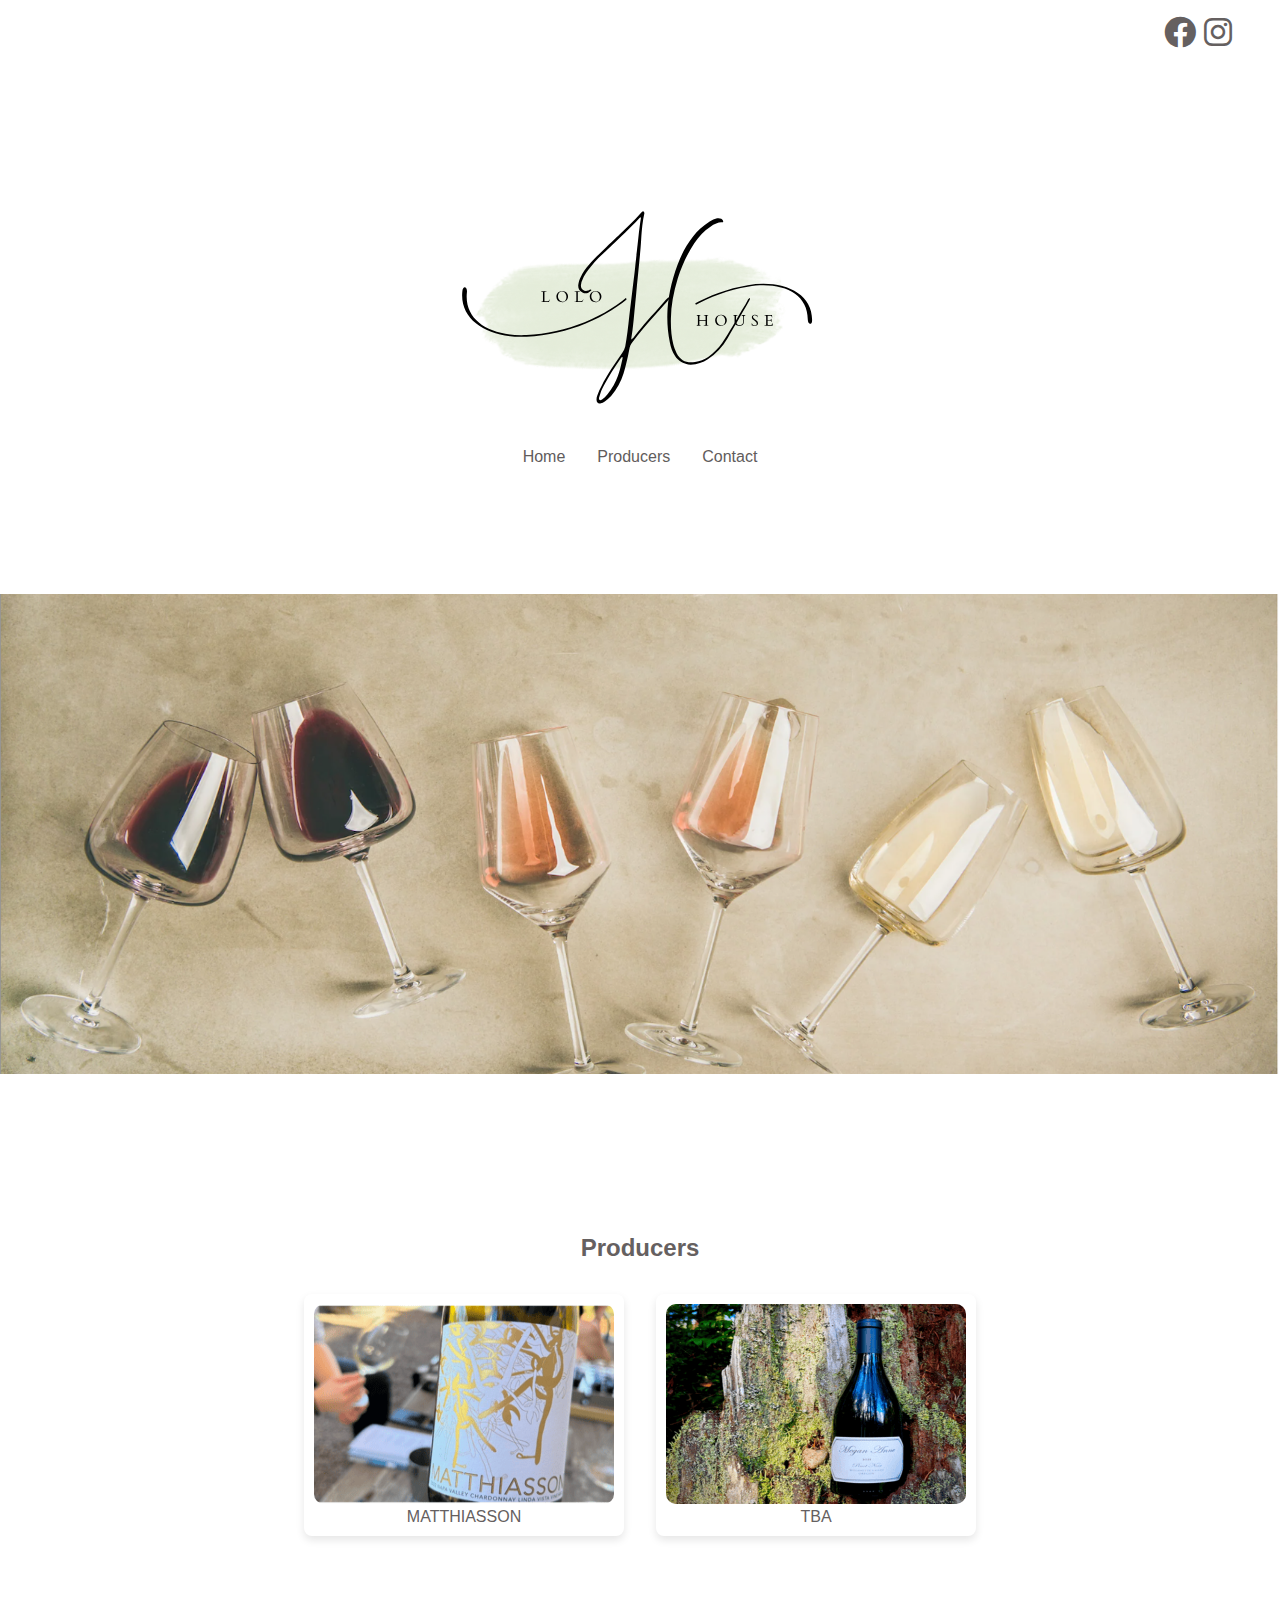
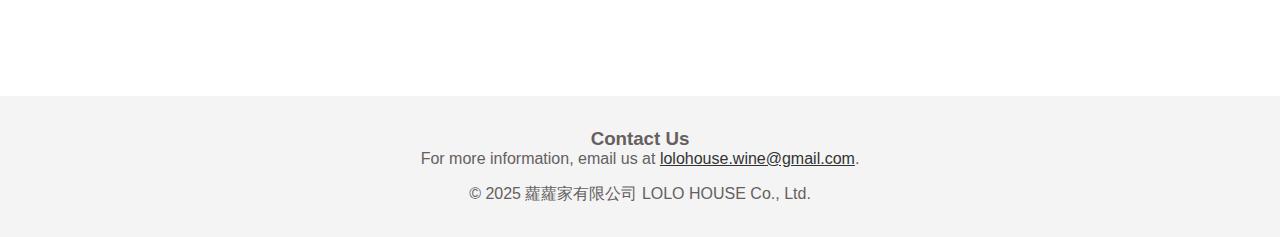
==== index.html @ 9d000a53 "Modified producer names and company text" ====
<!DOCTYPE html>
<html lang="en">
<head>
    <meta charset="UTF-8">
    <meta name="viewport" content="width=device-width, initial-scale=1.0">
    <title>Lolo House</title>
    <link rel="stylesheet" href="style.css">
    <!-- Include Font Awesome via CDN -->
    <link rel="stylesheet" href="https://cdnjs.cloudflare.com/ajax/libs/font-awesome/6.0.0-beta3/css/all.min.css">

</head>
<body>
    <header id="home" >
      <ul class="social">
        <li><a href="https://www.facebook.com" target="_blank"><i class="fab fa-facebook fa-2x"></i></a></li>
        <li><a href="https://www.instagram.com" target="_blank"><i class="fab fa-instagram fa-2x"></i></a></li>
      </ul>
      <div class="logo">
        <img src="Lolo_house_logo.svg" alt="Lolo House Company Logo" >
      </div>
      <nav>
          <ul>
              <li><a href="#home">Home</a></li>
              <li><a href="#producers">Producers</a></li>
              <li><a href="#contact">Contact</a></li>
          </ul>
      </nav>
    </header>
    <section class="banner">
    </section>
    <section class="producers" id="producers">
        <h2>Producers</h2>
        <div class="items">
          <figure class="item">
            <a href="producers/matthiasson.html" target="_blank">
              <img src="producer_pics/Matthiasson_300px.png" alt="Producer 1 Matthiasson">
            </a>
            <figcaption>MATTHIASSON</figcaption>
          </figure>
          <figure class="item">
            <a href="producers/megan.html" target="_blank">
              <img src="producer_pics/Megan_300px.png" alt="Producer 2 Margins">
            </a>
            <figcaption>TBA</figcaption>
          </figure>
        </div>
    </section>
    <footer class="contact" id="contact">
        <h3>Contact Us</h3>
        <div class="contact-info">
          <p>For more information, email us at <a href="mailto:lolohouse.wine@gmail.com">lolohouse.wine@gmail.com</a>.</p>
          <!-- <p>Call us at <a href="tel:+1234567890">+1 (234) 567-890</a>.</p>  -->
        </div>
        <p>&copy; 2025 蘿蘿家有限公司 LOLO HOUSE Co., Ltd.</p>
    </footer>
</body> 
</html>
---- style.css ----
* {
  font-family: Arial, sans-serif;
  margin: 0;
  padding: 0;
  box-sizing: border-box;
  text-align: center;
  color: #656060;
}
html {
  scroll-behavior: smooth;
}

header {
  color:#333;
  display: flex;
  flex-direction: column;
  justify-content: center;
  align-items: center;
}
.social {
  width:100%;
  margin-top: 1rem;
  padding-right:3rem;
  display: flex;
  justify-content:right;
  gap: 0.5rem;
}
.social li {
  list-style: none;
}
.social a {
  color: #333;
  text-decoration: none;
}
.social i:hover {
  color: #a66565;
}

.logo {
  width:max-content;
  height: 25rem;
  overflow: hidden;
}

nav ul {
  list-style: none;
  margin: 0;
  padding: 0;
  display: flex;
}

nav ul li {
  margin: 0 1rem;
}
nav ul li a {
  color: rgb(97, 92, 92);
  text-decoration: none;
}

nav ul li a:hover {
  color: rgb(175, 159, 159);

}

.banner {
  margin-top: 8rem;
  height:30rem;
  background: url('Lolo_house_banner_temp.png') no-repeat center center/cover;
}

/* Producers Portfolio */
.producers {
  padding: 10rem;
}

.producers h2 {
  margin-bottom: 2rem;
  color: #656060;
}
.producers .items {
  display: flex;
  justify-content: center;
  gap: 2rem;
  flex-wrap: wrap;
}
.item {
  box-shadow: 0 4px 8px rgba(0, 0, 0, 0.1);
  padding: 10px;
  border-radius: 8px;
}

.item img{
  width:300px;
  height:200px;
  border-radius: 10px;
}
.items figcaption:hover {
 color:#cbb1b1
}

.contact {
  padding: 2rem;
  text-align: center;
  background: #f4f4f4;
}
.contact h2 {
  font-size: 2rem;
  margin-bottom: 4rem;
}
.contact-info {
  margin-bottom: 1rem;
}
.contact-info a {
  color: #333;
}
@media (max-width: 768px) {
  header {
      flex-direction: column;
      text-align: center;
  }
  nav ul {
      flex-direction: column;
      padding-top: 10px;
  }
  nav ul li {
      margin: 10px 0;
  }
  .banner {
      font-size: 1.5em;
      height: 200px;
  }
  .portfolio .items {
      flex-direction: column;
      align-items: center;
  }
  .portfolio .item {
      width: 100%;
      max-width: 300px;
  }
}

button {
  padding: 10px 20px;
  color: #fff;
  border: none;
  border-radius: 5px;
  cursor: pointer;
  margin-top: 1rem;

}
button a {
  text-decoration: none;
}
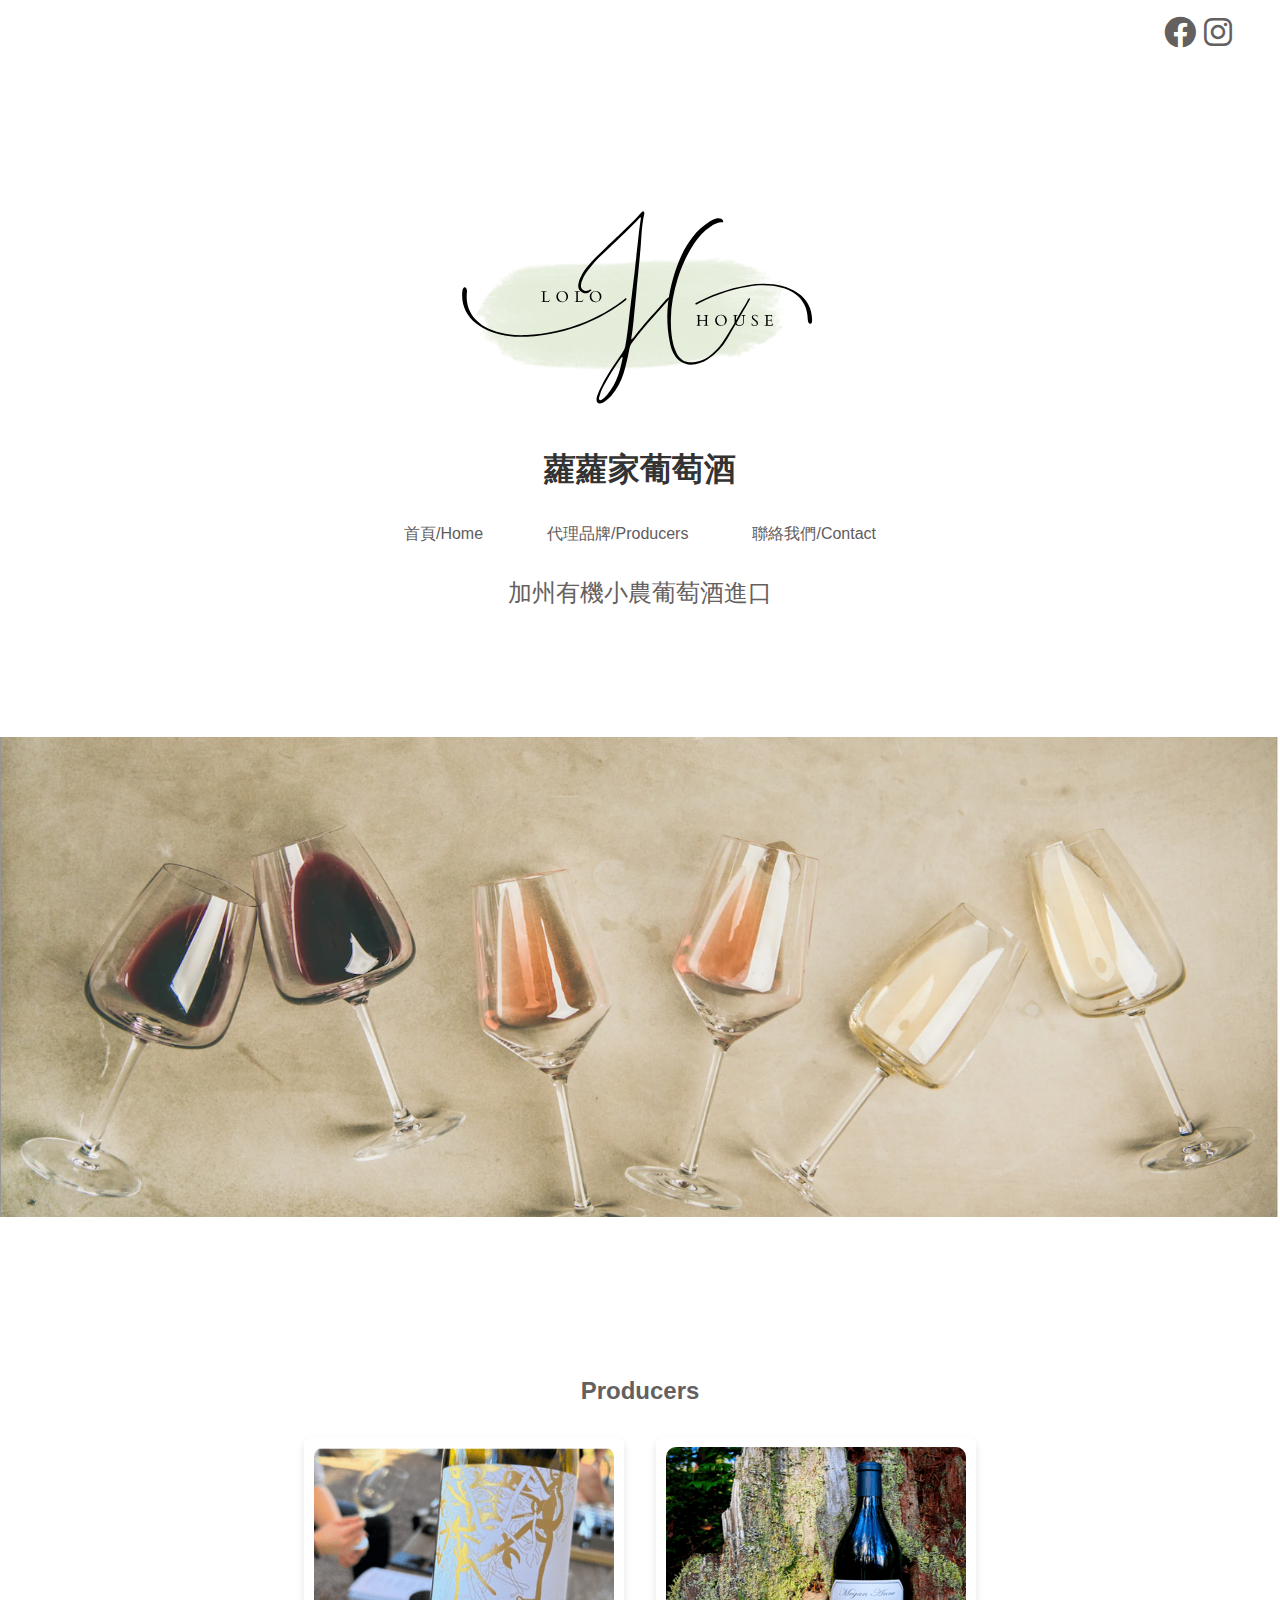
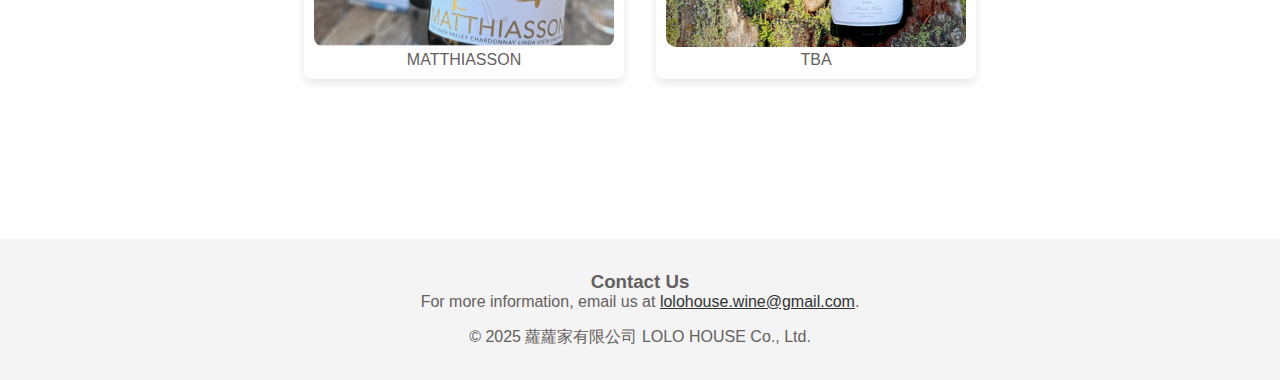
==== commit 9ea1b9a9: "Add chinese title and description" ====
--- a/index.html
+++ b/index.html
@@ -12,19 +12,23 @@
 <body>
     <header id="home" >
       <ul class="social">
-        <li><a href="https://www.facebook.com" target="_blank"><i class="fab fa-facebook fa-2x"></i></a></li>
-        <li><a href="https://www.instagram.com" target="_blank"><i class="fab fa-instagram fa-2x"></i></a></li>
+        <li><a href="https://www.facebook.com/profile.php?id=61574105815485" target="_blank"><i class="fab fa-facebook fa-2x"></i></a></li>
+        <li><a href="https://www.instagram.com/lolohouse.wine" target="_blank"><i class="fab fa-instagram fa-2x"></i></a></li>
       </ul>
       <div class="logo">
         <img src="Lolo_house_logo.svg" alt="Lolo House Company Logo" >
       </div>
+      <h1 class="title">蘿蘿家葡萄酒</h1>
       <nav>
           <ul>
-              <li><a href="#home">Home</a></li>
-              <li><a href="#producers">Producers</a></li>
-              <li><a href="#contact">Contact</a></li>
+              <li><a href="#home">首頁/Home</a></li>
+              <li><a href="#producers">代理品牌/Producers</a></li>
+              <li><a href="#contact">聯絡我們/Contact</a></li>
           </ul>
       </nav>
+      <div class="description">
+        <p>加州有機小農葡萄酒進口</p>
+      </div>
     </header>
     <section class="banner">
     </section>
@@ -53,5 +57,5 @@
         </div>
         <p>&copy; 2025 蘿蘿家有限公司 LOLO HOUSE Co., Ltd.</p>
     </footer>
-</body> 
+</body>
 </html>
--- a/style.css
+++ b/style.css
@@ -41,16 +41,24 @@
   height: 25rem;
   overflow: hidden;
 }
+.title {
+  font-size: 2rem;
+  color: #333;
+}
+.title:hover {
+  color: rgb(97, 92, 92);
+}
 
 nav ul {
   list-style: none;
   margin: 0;
+  margin-top: 2rem;
   padding: 0;
   display: flex;
 }
 
 nav ul li {
-  margin: 0 1rem;
+  margin: 0 2rem;
 }
 nav ul li a {
   color: rgb(97, 92, 92);
@@ -60,6 +68,11 @@
 nav ul li a:hover {
   color: rgb(175, 159, 159);
 
+}
+.description {
+  margin-top: 2rem;
+  font-size: 1.5rem;
+  color: rgb(97, 92, 92);
 }
 
 .banner {
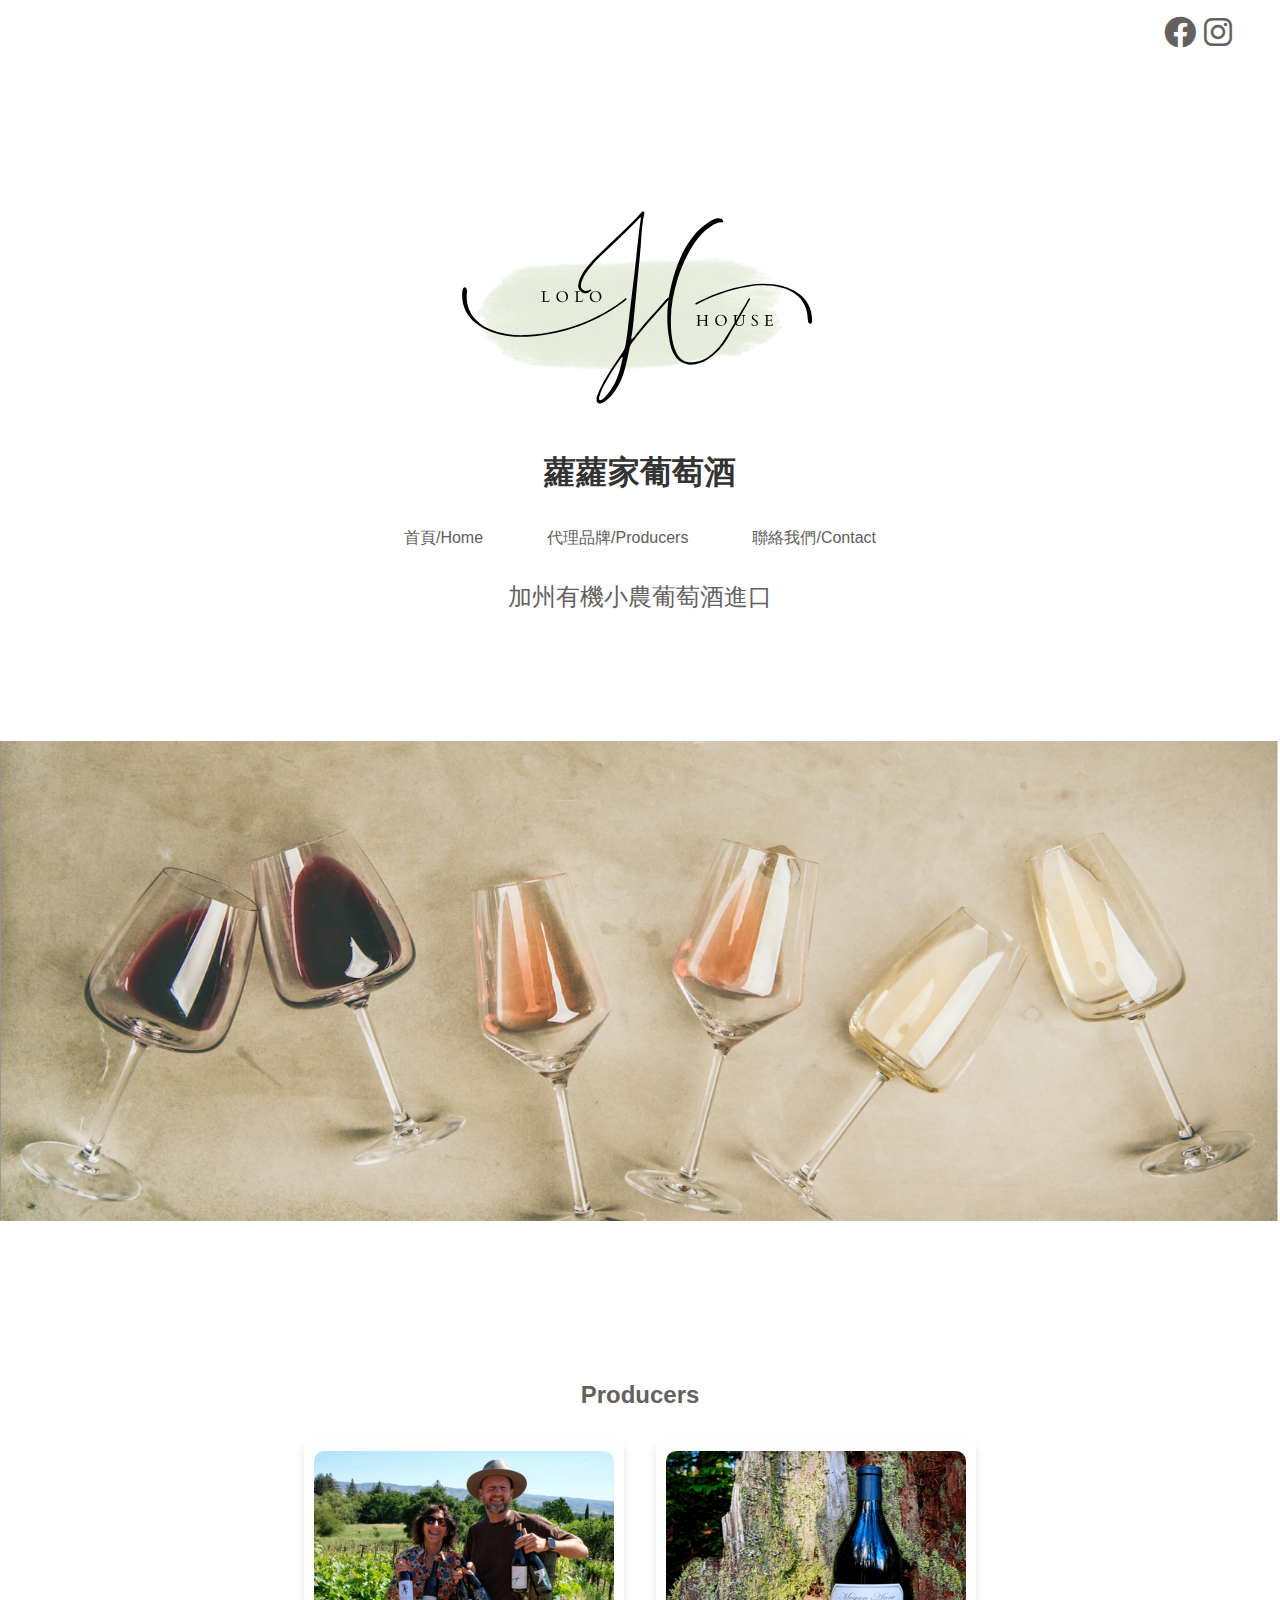
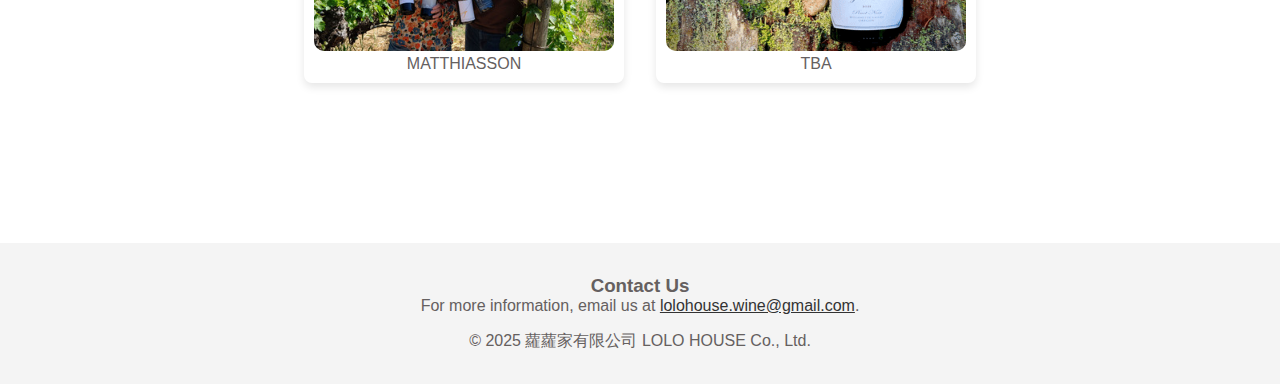
==== commit 945fbb44: "Add details of Matthiason wines" ====
--- a/index.html
+++ b/index.html
@@ -36,8 +36,8 @@
         <h2>Producers</h2>
         <div class="items">
           <figure class="item">
-            <a href="producers/matthiasson.html" target="_blank">
-              <img src="producer_pics/Matthiasson_300px.png" alt="Producer 1 Matthiasson">
+            <a href="producers/Matthiasson/matthiasson.html" target="_blank">
+              <img src="producer_pics/Matthiasson/Matthiasson-homepage-pic-357x250.jpg" alt="Producer 1 Matthiasson">
             </a>
             <figcaption>MATTHIASSON</figcaption>
           </figure>
--- a/style.css
+++ b/style.css
@@ -42,11 +42,14 @@
   overflow: hidden;
 }
 .title {
+  -webkit-font-smoothing: antialiased;
+  -moz-osx-font-smoothing: grayscale;
   font-size: 2rem;
   color: #333;
+  line-height: 1.5;
 }
 .title:hover {
-  color: rgb(97, 92, 92);
+  color: rgba(97, 92, 92, 1); ;
 }
 
 nav ul {
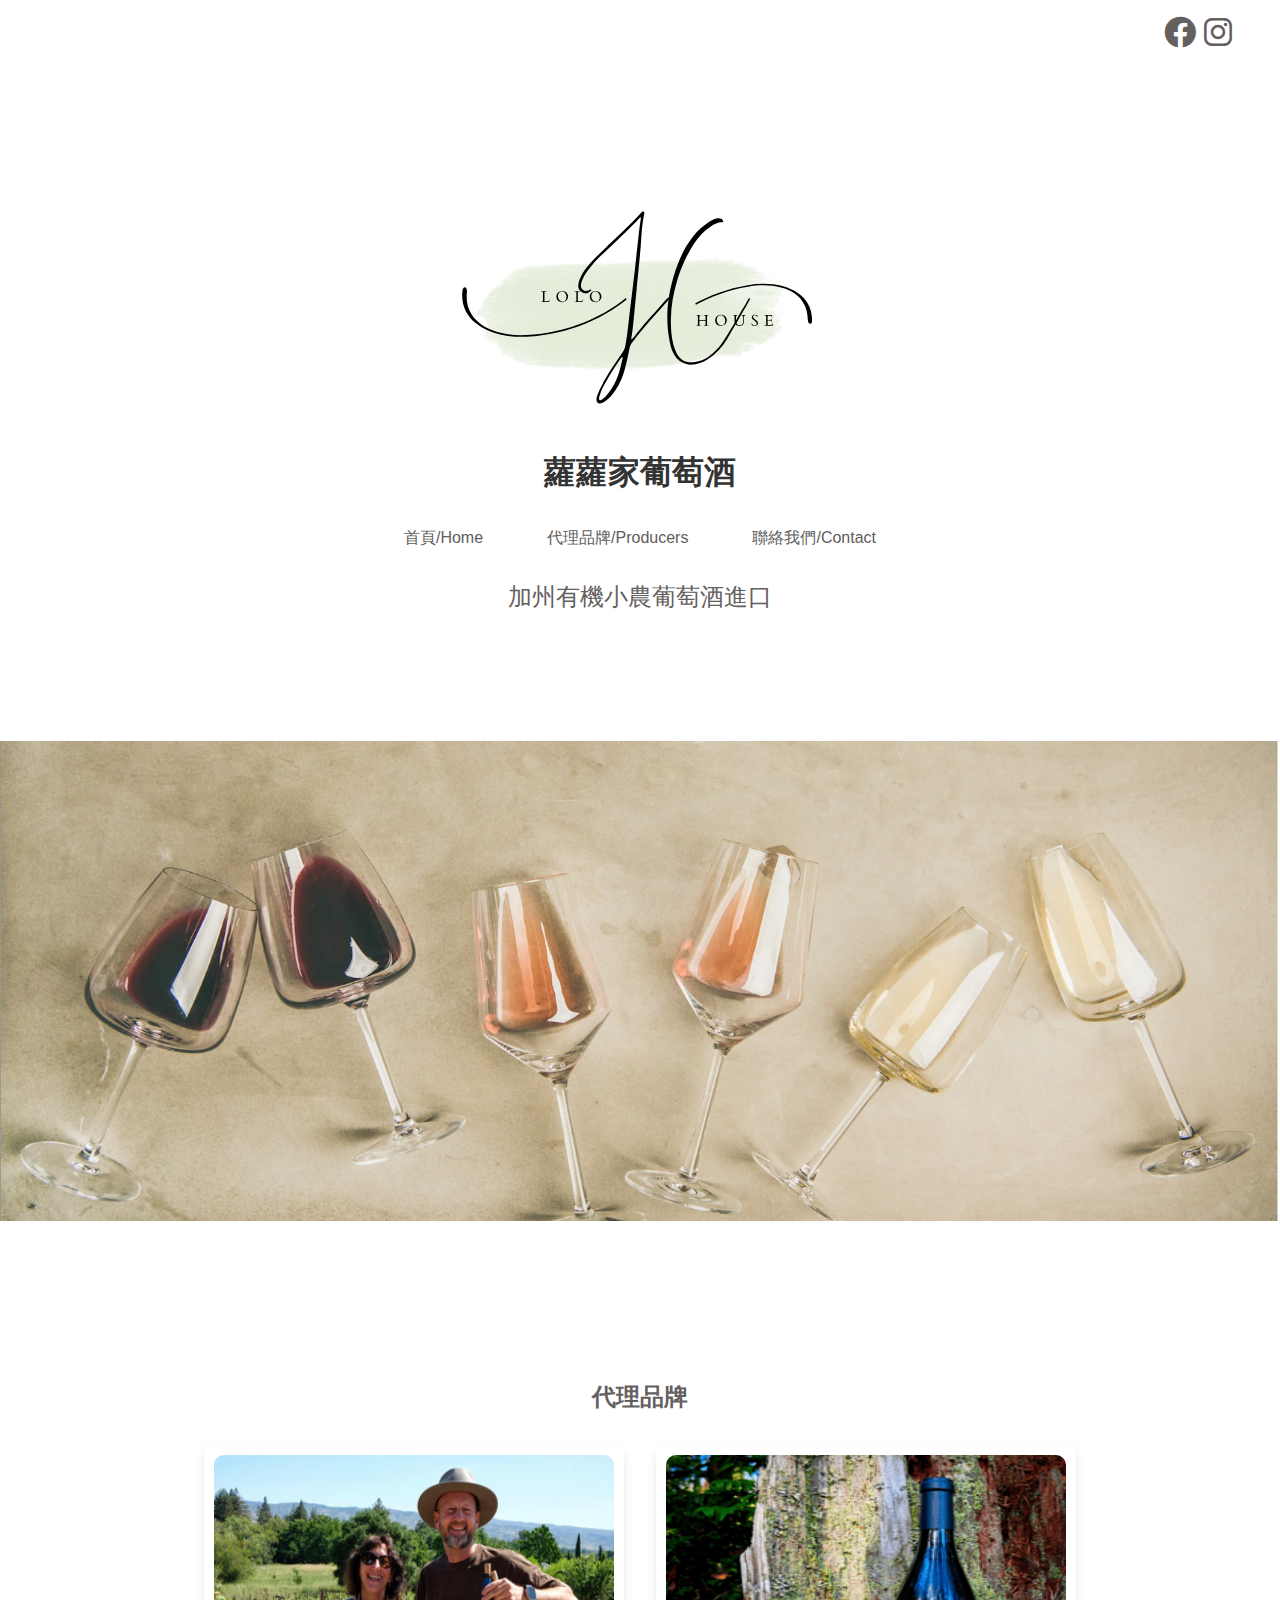
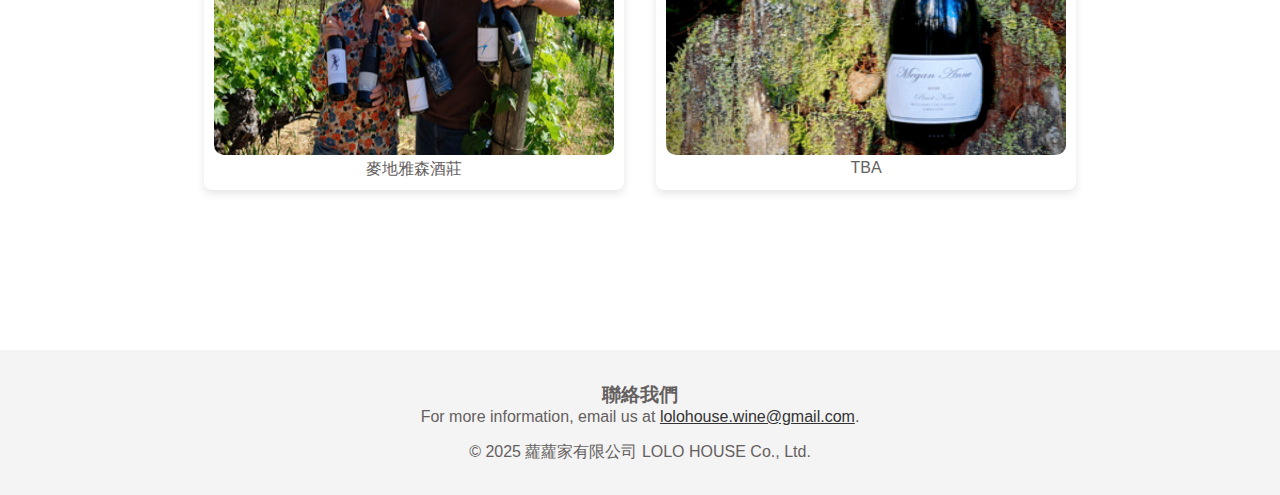
==== commit fad623aa: "Add individual wine information" ====
--- a/index.html
+++ b/index.html
@@ -33,13 +33,13 @@
     <section class="banner">
     </section>
     <section class="producers" id="producers">
-        <h2>Producers</h2>
+        <h2>代理品牌</h2>
         <div class="items">
           <figure class="item">
             <a href="producers/Matthiasson/matthiasson.html" target="_blank">
               <img src="producer_pics/Matthiasson/Matthiasson-homepage-pic-357x250.jpg" alt="Producer 1 Matthiasson">
             </a>
-            <figcaption>MATTHIASSON</figcaption>
+            <figcaption>麥地雅森酒莊</figcaption>
           </figure>
           <figure class="item">
             <a href="producers/megan.html" target="_blank">
@@ -50,7 +50,7 @@
         </div>
     </section>
     <footer class="contact" id="contact">
-        <h3>Contact Us</h3>
+        <h3>聯絡我們</h3>
         <div class="contact-info">
           <p>For more information, email us at <a href="mailto:lolohouse.wine@gmail.com">lolohouse.wine@gmail.com</a>.</p>
           <!-- <p>Call us at <a href="tel:+1234567890">+1 (234) 567-890</a>.</p>  -->
--- a/style.css
+++ b/style.css
@@ -106,8 +106,8 @@
 }
 
 .item img{
-  width:300px;
-  height:200px;
+  width:400px;
+  height:300px;
   border-radius: 10px;
 }
 .items figcaption:hover {
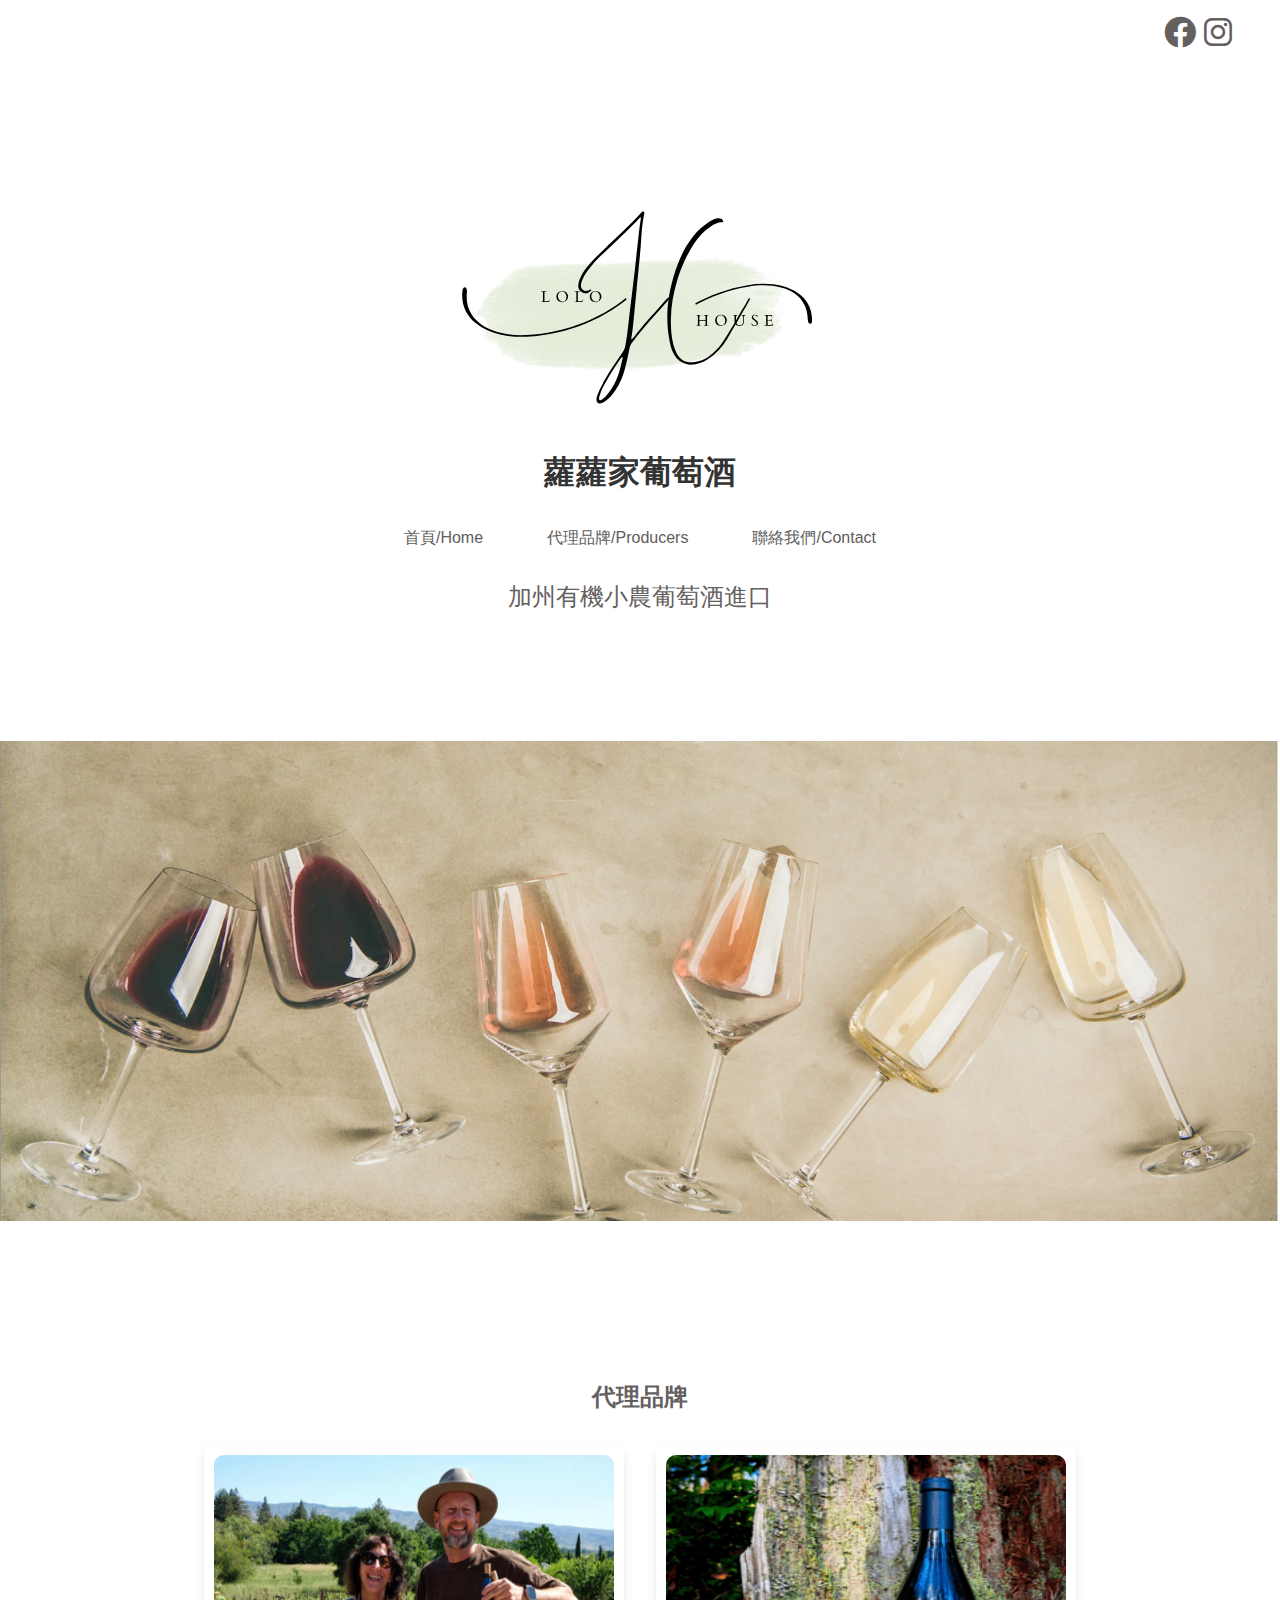
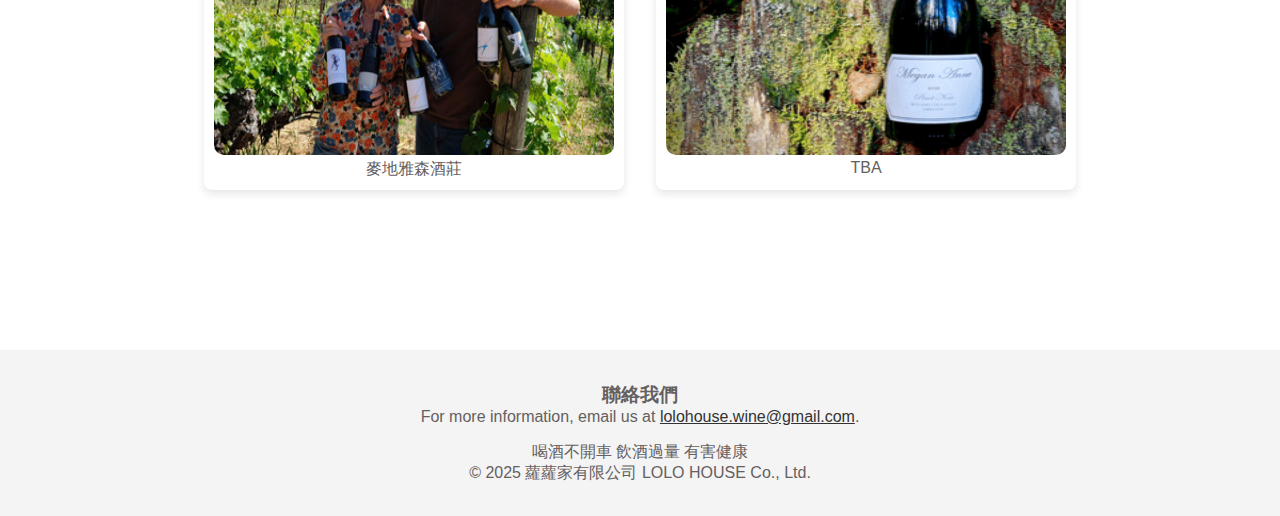
==== commit 84000f5e: "Added warning words" ====
--- a/index.html
+++ b/index.html
@@ -55,6 +55,9 @@
           <p>For more information, email us at <a href="mailto:lolohouse.wine@gmail.com">lolohouse.wine@gmail.com</a>.</p>
           <!-- <p>Call us at <a href="tel:+1234567890">+1 (234) 567-890</a>.</p>  -->
         </div>
+        <div>
+          <p>喝酒不開車 飲酒過量 有害健康</p>
+        </div>
         <p>&copy; 2025 蘿蘿家有限公司 LOLO HOUSE Co., Ltd.</p>
     </footer>
 </body>
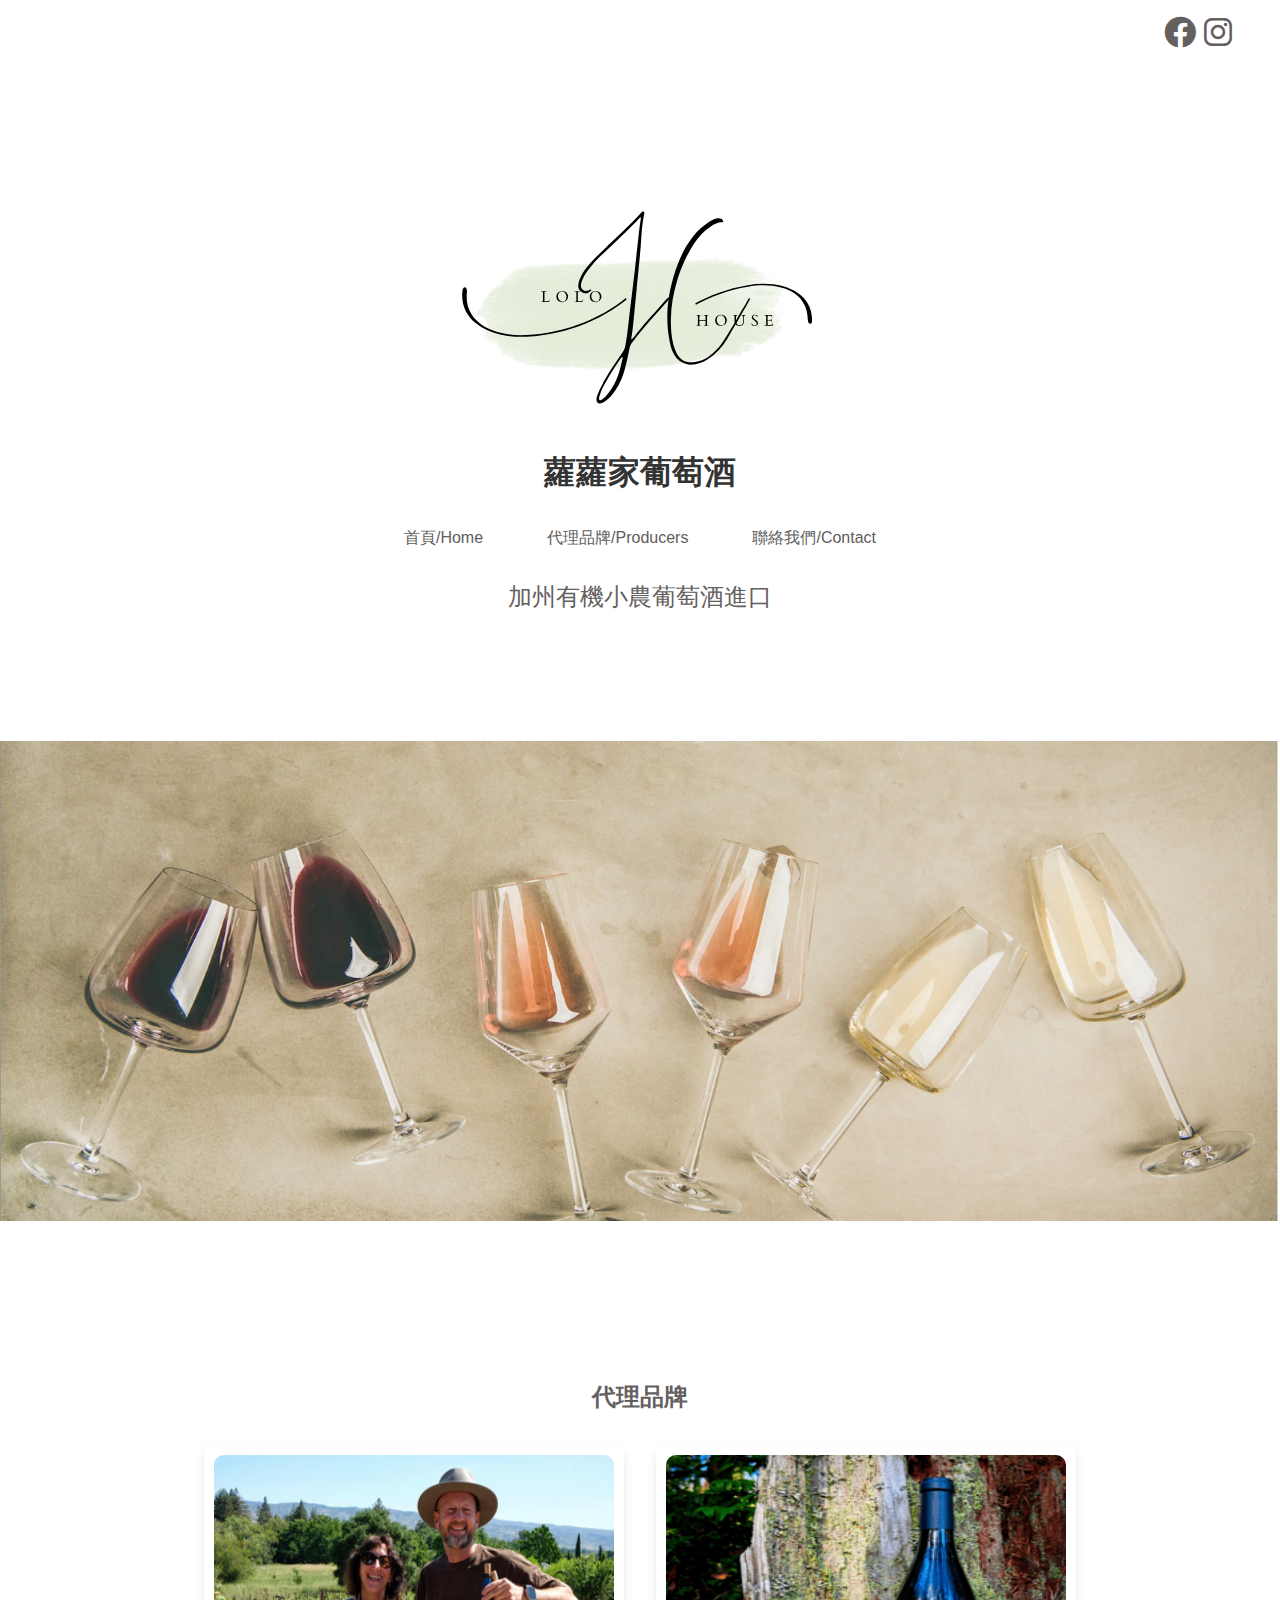
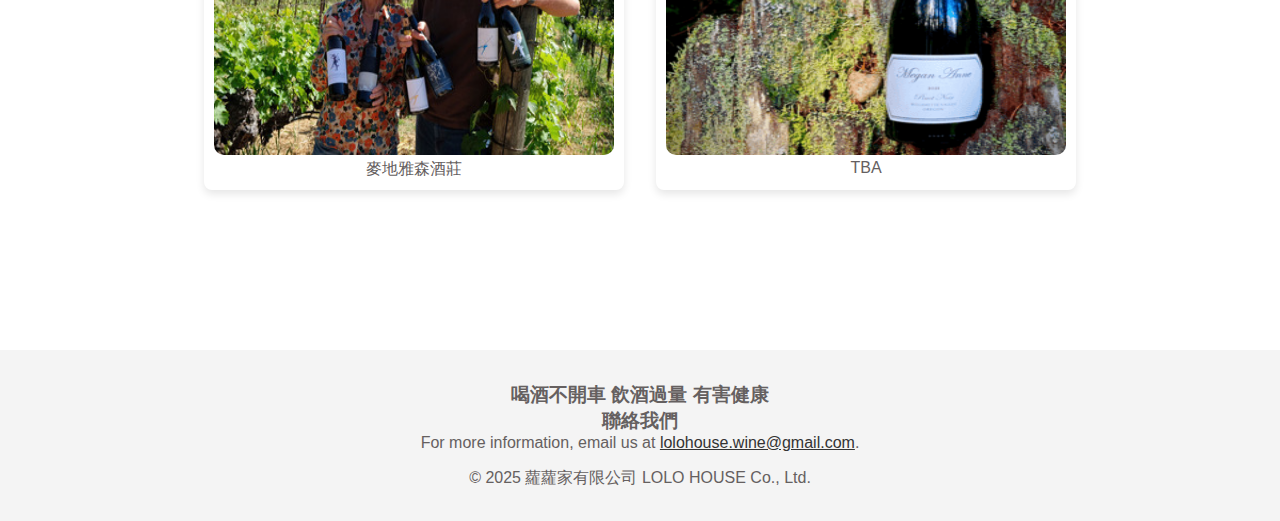
==== commit fddcee7d: "Bolden warning words" ====
--- a/index.html
+++ b/index.html
@@ -50,14 +50,14 @@
         </div>
     </section>
     <footer class="contact" id="contact">
+      <div>
+        <h3>喝酒不開車 飲酒過量 有害健康</h3>
+      </div>
         <h3>聯絡我們</h3>
         <div class="contact-info">
           <p>For more information, email us at <a href="mailto:lolohouse.wine@gmail.com">lolohouse.wine@gmail.com</a>.</p>
           <!-- <p>Call us at <a href="tel:+1234567890">+1 (234) 567-890</a>.</p>  -->
         </div>
-        <div>
-          <p>喝酒不開車 飲酒過量 有害健康</p>
-        </div>
         <p>&copy; 2025 蘿蘿家有限公司 LOLO HOUSE Co., Ltd.</p>
     </footer>
 </body>
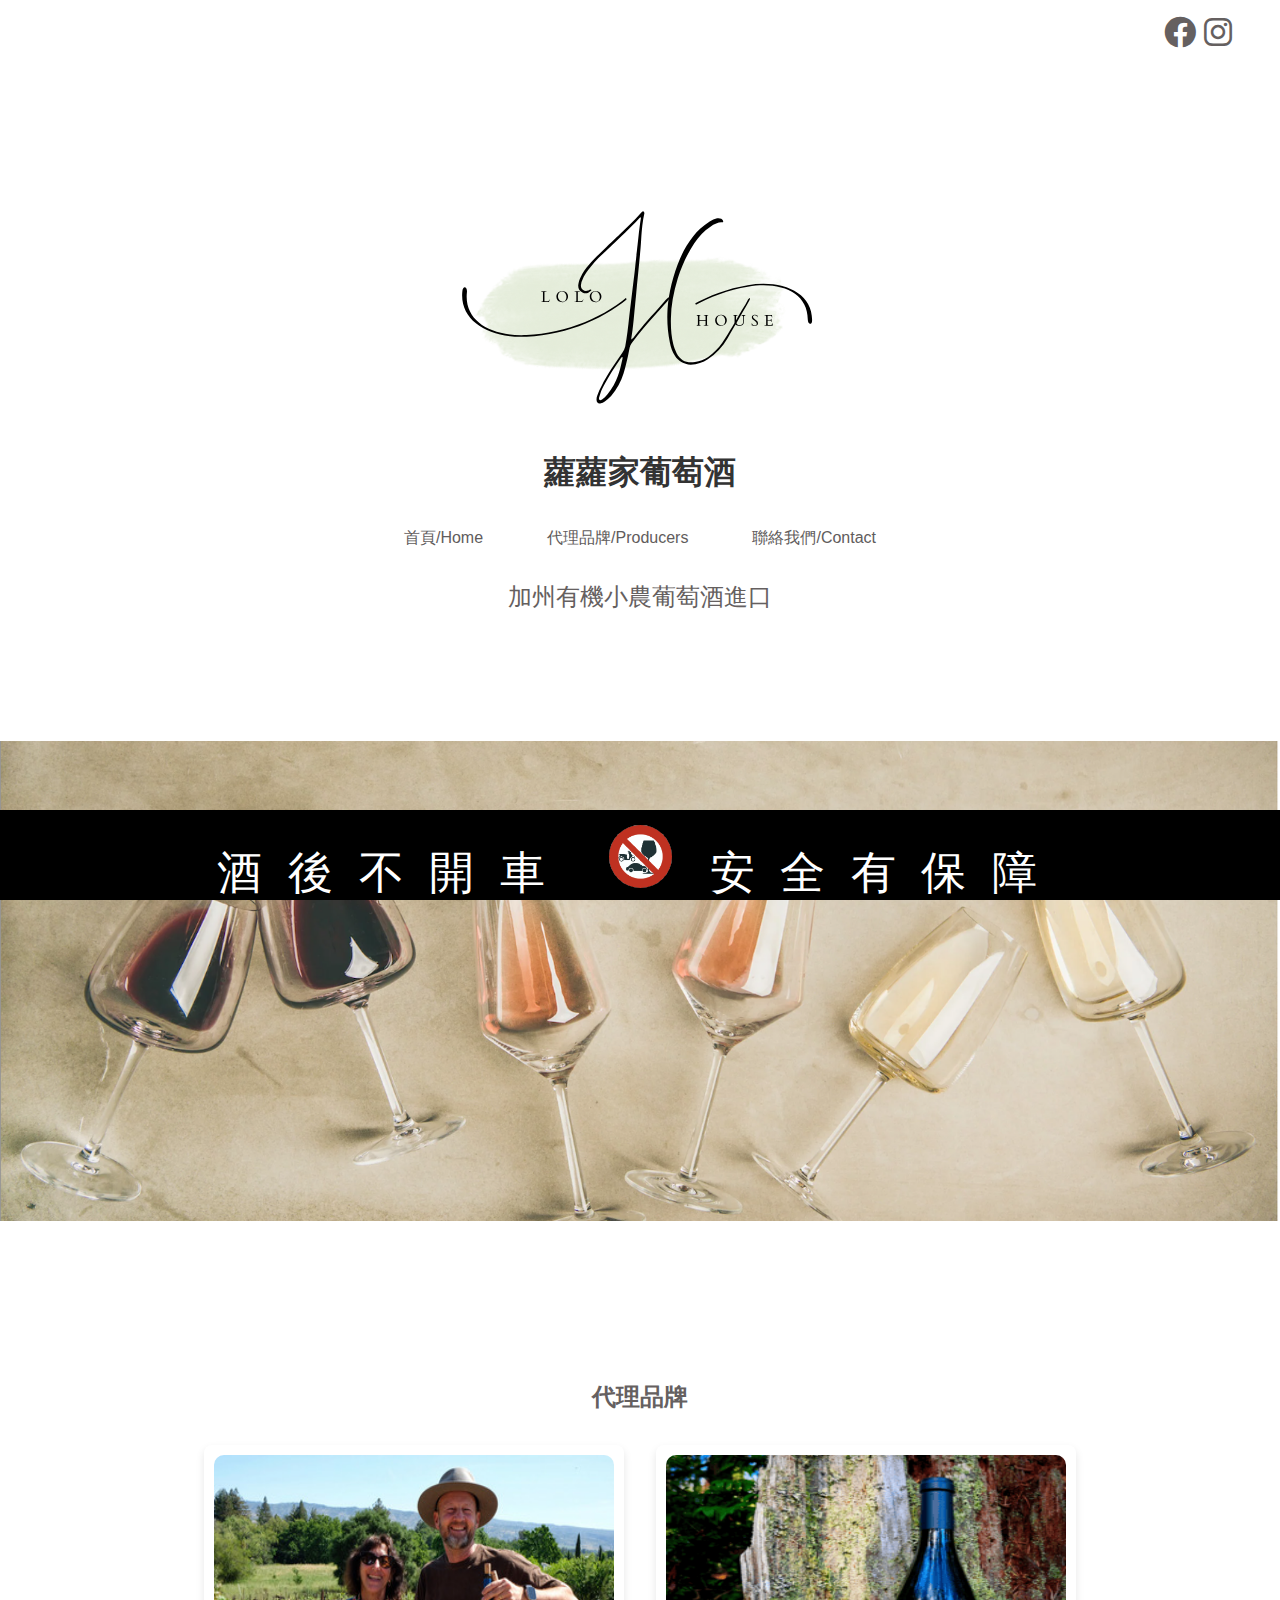
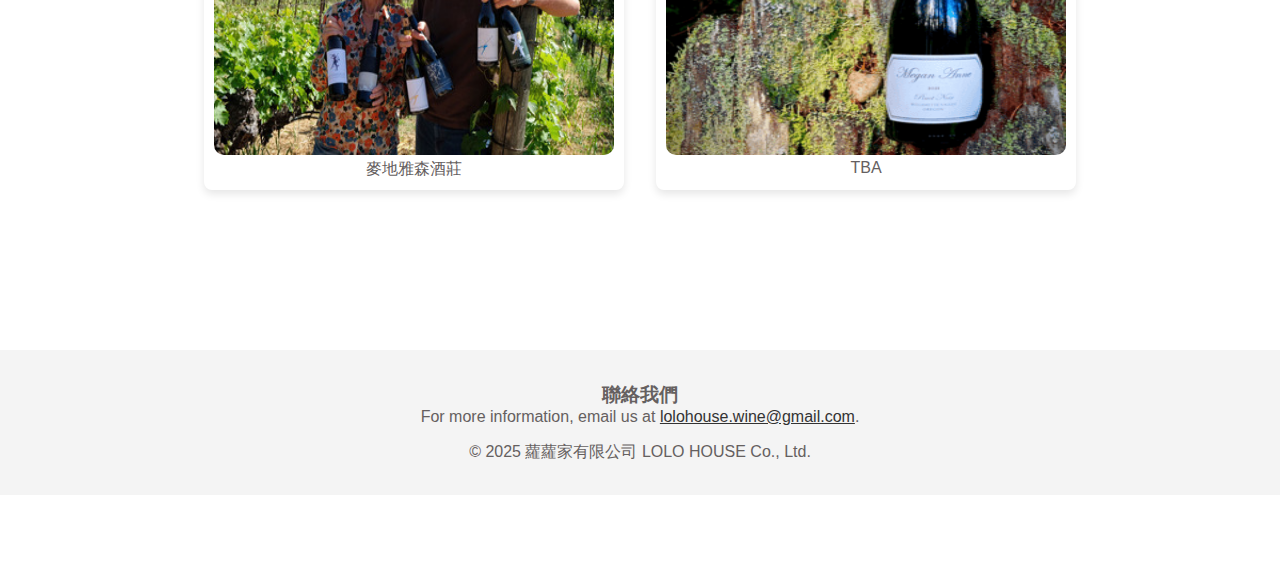
==== commit bace4d28: "add warning" ====
--- a/index.html
+++ b/index.html
@@ -10,6 +10,7 @@
 
 </head>
 <body>
+  <div class="content">
     <header id="home" >
       <ul class="social">
         <li><a href="https://www.facebook.com/profile.php?id=61574105815485" target="_blank"><i class="fab fa-facebook fa-2x"></i></a></li>
@@ -50,9 +51,6 @@
         </div>
     </section>
     <footer class="contact" id="contact">
-      <div>
-        <h3>喝酒不開車 飲酒過量 有害健康</h3>
-      </div>
         <h3>聯絡我們</h3>
         <div class="contact-info">
           <p>For more information, email us at <a href="mailto:lolohouse.wine@gmail.com">lolohouse.wine@gmail.com</a>.</p>
@@ -60,5 +58,9 @@
         </div>
         <p>&copy; 2025 蘿蘿家有限公司 LOLO HOUSE Co., Ltd.</p>
     </footer>
+  </div>
+  <div class="warning" id="warning">
+      <p> 酒後不開車 <img src="./附圖：禁止酒駕警示圖.jpg" alt="warning"> 安全有保障</p>
+  </div>
 </body>
 </html>
--- a/style.css
+++ b/style.css
@@ -166,4 +166,30 @@
 }
 button a {
   text-decoration: none;
+}
+
+.warning {
+  position: fixed;
+  left: 0;
+  bottom: 0;
+  width: 100%;
+  height: 10vh;
+  background-color:black;
+  color: white;
+  font-size: 5vh;
+  letter-spacing: 2vw;
+  text-align: center;
+  padding: 15px 0;
+  z-index: 100;
+}
+
+.warning * {
+  color: white !important;
+}
+.warning img{
+  border-radius: 50%;
+  height: 7vh;
+}
+.content{
+  margin-bottom: 10vh;
 }